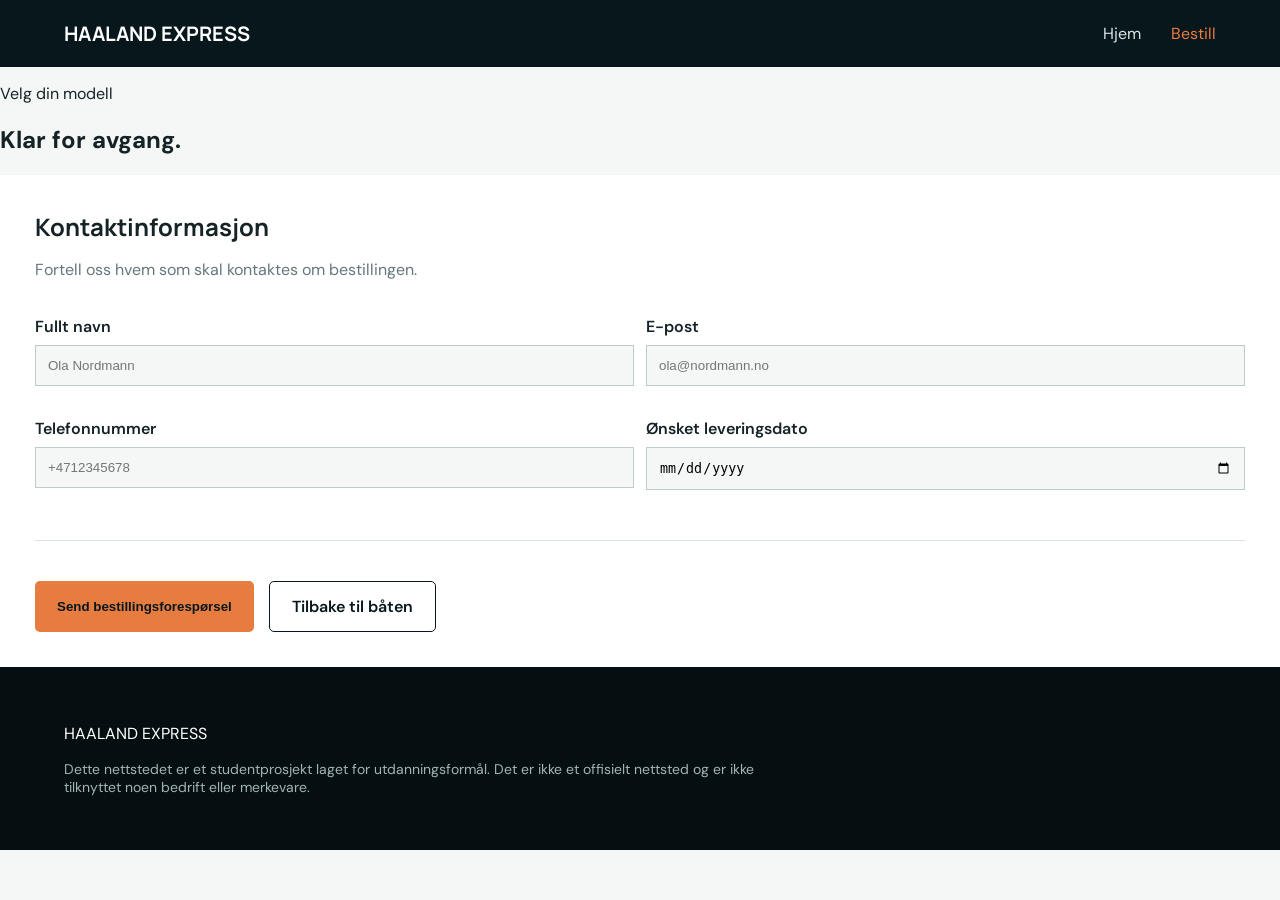
==== order.html @ dffa1178 "Added order hero title and eyebrow" ====
<!doctype html>
<html lang="no">
  <head>
    <meta charset="UTF-8" />
    <meta name="viewport" content="width=device-width, initial-scale=1.0" />
    <title>Bestilling</title>
    <link rel="stylesheet" href="css/styles.css" />
  </head>

  <body>
    <header class="site-header">
      <div class="site-header__container">
        <a class="site-header__logo" href="index.html">HAALAND EXPRESS</a>

        <nav class="navigation" aria-label="Hovedmeny">
          <ul class="navigation__list">
            <li class="navigation__item">
              <a class="navigation__link" href="index.html">Hjem</a>
            </li>

            <li class="navigation__item">
              <a
                class="navigation__link navigation__link--active"
                href="order.html"
              >
                Bestill
              </a>
            </li>
          </ul>
        </nav>
      </div>
    </header>

    <main>
      <section class="order-hero">
        <div class="order-hero__container">
          <p class="order-hero__eyebrow">Velg din modell</p>
          <h1 class="order-hero__title">Klar for avgang.</h1>

        </div>
      </section>
          <form class="order-form" action="#" method="post">
            <section class="order-form__section">
              <div class="order-form__section-heading">
                <div>
                  <h2 class="order-form__section-title">Kontaktinformasjon</h2>

                  <p class="order-form__section-description">
                    Fortell oss hvem som skal kontaktes om bestillingen.
                  </p>
                </div>
              </div>

              <div class="order-form__grid">
                <div class="order-form__field">
                  <label class="order-form__label" for="full-name">
                    Fullt navn
                  </label>

                  <input
                    class="order-form__input"
                    placeholder="Ola Nordmann"
                    type="text"
                    id="full-name"
                    name="full-name"
                    autocomplete="name"
                    required
                  />
                </div>

                <div class="order-form__field">
                  <label class="order-form__label" for="email">E-post</label>

                  <input
                    class="order-form__input"
                    placeholder="ola@nordmann.no"
                    type="email"
                    id="email"
                    name="email"
                    autocomplete="email"
                    required
                  />
                </div>

                <div class="order-form__field">
                  <label class="order-form__label" for="phone">
                    Telefonnummer
                  </label>

                  <input
                    class="order-form__input"
                    placeholder="+4712345678"
                    type="tel"
                    id="phone"
                    name="phone"
                    autocomplete="tel"
                    required
                  />
                </div>

                <div class="order-form__field">
                  <label class="order-form__label" for="delivery-date">
                    Ønsket leveringsdato
                  </label>

                  <input
                    class="order-form__input"
                    type="date"
                    id="delivery-date"
                    name="delivery-date"
                  />
                </div>
              </div>
            </section>

            <div class="order-form__actions">
              <button class="button button--primary" type="submit">
                Send bestillingsforespørsel
              </button>

              <a class="button button--secondary" href="index.html">
                Tilbake til båten
              </a>
            </div>
          </form>
    </main>

    <footer class="site-footer">
      <div class="site-footer__container">
        <p class="site-footer__logo">HAALAND EXPRESS</p>

        <p class="site-footer__disclaimer">
          Dette nettstedet er et studentprosjekt laget for utdanningsformål. Det
          er ikke et offisielt nettsted og er ikke tilknyttet noen bedrift eller
          merkevare.
        </p>
      </div>
    </footer>
  </body>
</html>
---- css/styles.css ----
@import url("https://fonts.googleapis.com/css2?family=DM+Sans:wght@400;500;600&family=Manrope:wght@500;600;700&display=swap");

:root {
  --color-dark: #08171c;
  --color-dark-blue: #0e272d;
  --color-light: #f4f7f5;
  --color-gray: #dce5e5;
  --color-orange: #e77c40;
  --color-white: #ffffff;
  --color-text: #152327;
  --color-text-light: #66777a;
  --font-heading: "Manrope", sans-serif;
  --font-body: "DM Sans", sans-serif;
}

body {
  margin: 0;
  font-family: var(--font-body);
  color: var(--color-text);
  background-color: var(--color-light);
}

img {
  max-width: 100%;
  display: block;
}

a {
  text-decoration: none;
}

/** Site Header Styles **/

.site-header {
  background-color: var(--color-dark);
  padding: 20px 0;
}

.site-header__container {
  width: 90%;
  max-width: 1200px;
  margin: auto;
  display: flex;
  justify-content: space-between;
  align-items: center;
}

.site-header__logo {
  color: var(--color-white);
  font-family: var(--font-heading);
  font-size: 20px;
  font-weight: 700;
}

/** Navigation Styles **/

.navigation__list {
  display: flex;
  gap: 30px;
  margin: 0;
  list-style: none;
}

.navigation__link {
  color: var(--color-gray);
}

.navigation__link:hover {
  color: var(--color-orange);
}

.navigation__link--active {
  color: var(--color-orange);
}

/** Hero Section Styles **/

.hero {
  background-color: var(--color-dark);
  color: var(--color-white);
  padding: 70px 0;
}

.hero__container {
  width: 90%;
  max-width: 1200px;
  margin: auto;
  display: grid;
  grid-template-columns: 1fr 1fr;
  gap: 50px;
  align-items: center;
}

.hero__title {
  font-family: var(--font-heading);
  font-size: 64px;
  margin: 10px 0;
}

.hero__description {
  color: var(--color-gray);
  font-size: 18px;
  margin-bottom: 30px;
}

.hero__actions {
  display: flex;
  gap: 15px;
}

.hero__image {
  width: 100%;
  height: 500px;
  object-fit: cover;
  border-radius: 10px;
}

.hero__image-label {
  display: none;
}

/** Button Styles **/
.button {
  display: flex;
  align-items: center;
  padding: 14px 22px;
  border-radius: 5px;
  font-weight: 600;
  border: none;
}

.button--primary {
  background-color: var(--color-orange);
  color: var(--color-dark);
}

.button--primary:hover {
  background-color: #c96531;
  color: var(--color-white);
}

.button--secondary {
  border: 1px solid var(--color-dark);
  color: var(--color-dark);
}

.button--secondary:hover {
  background-color: var(--color-dark);
  color: var(--color-white);
}

.button--text {
  color: var(--color-gray);
}

/** Section Heading Styles **/

.section-heading__eyebrow {
  color: var(--color-orange);
  font-weight: 600;
  text-transform: uppercase;
}

.section-heading__title {
  font-family: var(--font-heading);
  font-size: 44px;
  margin-top: 10px;
}

/** Performance Section Styles **/

.performance {
  background-color: var(--color-dark-blue);
  color: var(--color-white);
  padding: 50px 0;
}

.performance__container {
  width: 90%;
  max-width: 1200px;
  margin: auto;
  display: grid;
  grid-template-columns: repeat(4, 1fr);
}

.performance__item {
  padding: 20px;
  border-right: 1px solid #466067;
}

.performance__value {
  font-family: var(--font-heading);
  font-size: 50px;
  font-weight: 600;
}

.performance__unit {
  color: var(--color-orange);
  margin-left: 5px;
}

.performance__label {
  color: var(--color-gray);
}

/** Boat Details Section Styles **/

.boat-details {
  padding: 80px 0;
}

.boat-details__container {
  width: 90%;
  max-width: 1200px;
  margin: auto;
  display: grid;
  grid-template-columns: 2fr 1fr;
  gap: 60px;
}

.boat-details__description {
  color: var(--color-text-light);
  font-size: 17px;
}

.boat-details__list {
  padding-left: 20px;
}

.boat-details__item {
  margin-bottom: 12px;
}

.boat-details__feature {
  background-color: var(--color-dark-blue);
  color: var(--color-white);
  padding: 30px;
}

.boat-details__feature-title {
  font-family: var(--font-heading);
  font-size: 28px;
}

.boat-details__feature-description {
  color: var(--color-gray);
}

/** Technology Section Styles **/

.technology {
  background-color: var(--color-dark);
  color: var(--color-white);
  padding: 80px 0;
}

.technology__container {
  width: 90%;
  max-width: 1200px;
  margin: auto;
}

.technology .section-heading__title {
  color: var(--color-white);
}

.technology__grid {
  display: grid;
  grid-template-columns: repeat(3, 1fr);
  gap: 20px;
  margin-top: 40px;
}

.technology__card {
  background-color: var(--color-dark-blue);
  padding: 30px;
}

.technology__title {
  font-family: var(--font-heading);
  font-size: 24px;
}

.technology__description {
  color: var(--color-gray);
}

/** Specifications Section Styles **/

.specifications {
  background-color: var(--color-gray);
  padding: 80px 0;
}

.specifications__container {
  width: 90%;
  max-width: 1200px;
  margin: auto;
  display: grid;
  grid-template-columns: 1fr 2fr;
  gap: 50px;
}

.specifications__list {
  margin: 0;
  padding: 0;
  list-style: none;
}

.specifications__item {
  display: flex;
  justify-content: space-between;
  padding: 15px 0;
  border-bottom: 1px solid #aebbbb;
}

.specifications__label {
  color: var(--color-text-light);
}

.specifications__value {
  font-weight: 600;
}

/** Footer Styles **/

.site-footer__container {
  width: 90%;
  max-width: 1200px;
  margin: auto;
}

.site-footer {
  background-color: #050f12;
  color: var(--color-white);
  padding: 40px 0;
}

.site-footer__title {
  font-family: var(--font-heading);
  font-weight: 700;
}

.site-footer__disclaimer {
  color: #a4b4b6;
  font-size: 14px;
  max-width: 700px;
}

.order-form {
  background-color: var(--color-white);
  padding: 35px;
}

.order-form__section {
  margin-bottom: 40px;
  padding-bottom: 30px;
  border-bottom: 1px solid var(--color-gray);
}

.order-form__section-heading {
  display: flex;
  gap: 15px;
  margin-bottom: 20px;
}

.order-form__section-title {
  margin: 0;
  font-family: var(--font-heading);
}

.order-form__section-description {
  color: var(--color-text-light);
}

.order-form__grid {
  display: grid;
  grid-template-columns: 1fr 1fr;
  gap: 12px;
}

.order-form__field {
  margin-bottom: 20px;
  display: flex;
  flex-direction: column;
}

.order-form__label {
  margin-bottom: 8px;
  font-weight: 600;
}

.order-form__input {
  padding: 12px;
  border: 1px solid #bfcaca;
  background-color: var(--color-light);
}

.order-form__actions {
  display: flex;
  gap: 15px;
}
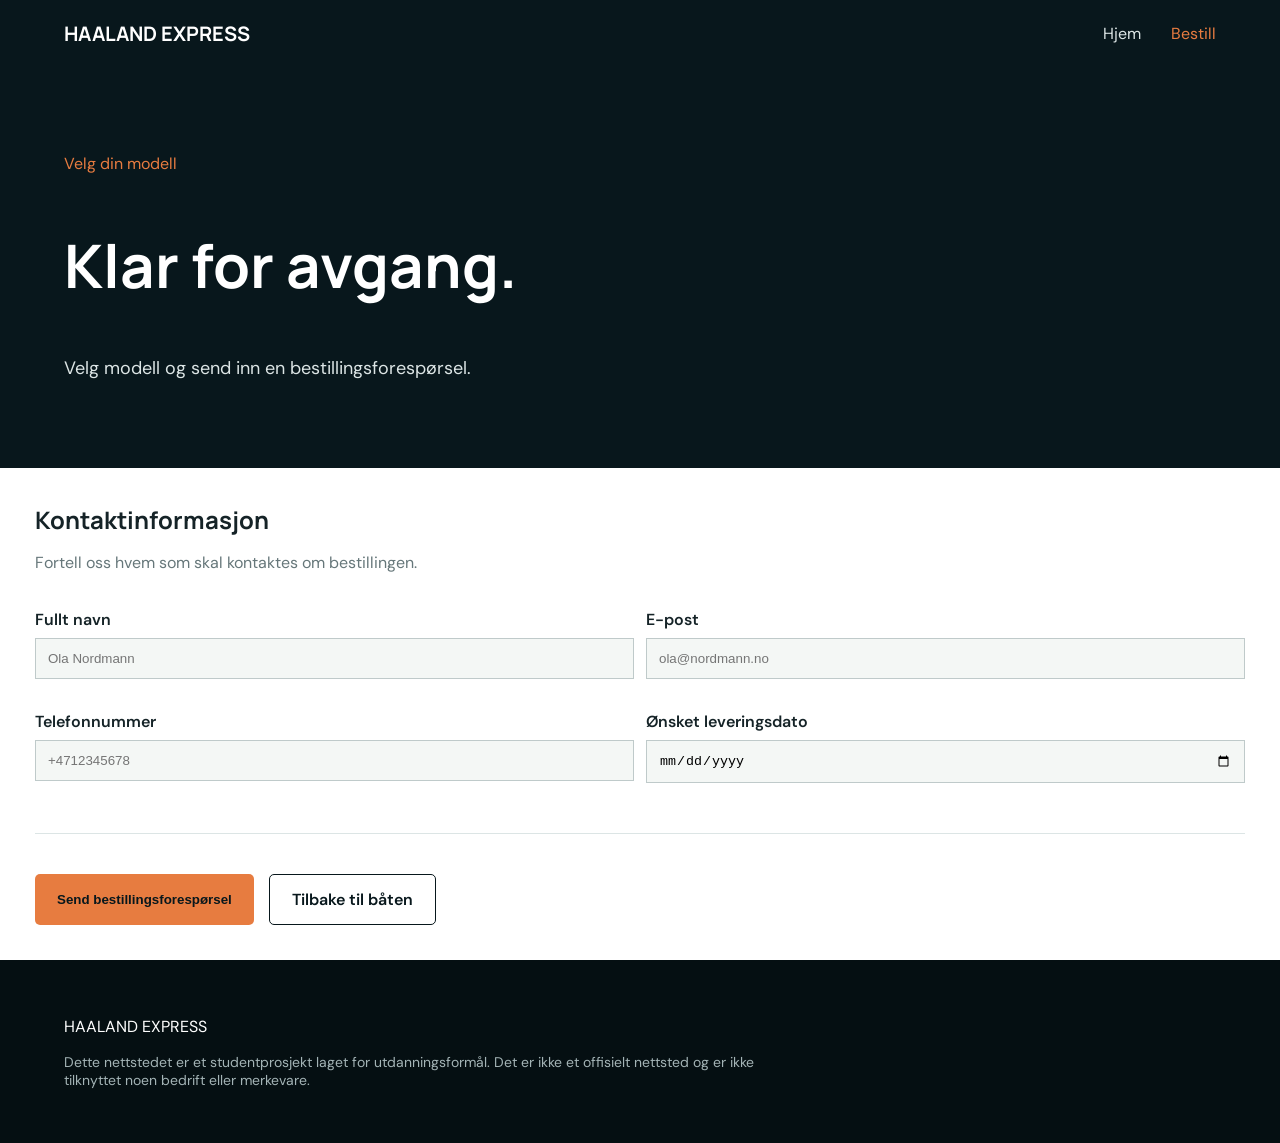
==== commit ca50e922: "Added Order description" ====
--- a/order.html
+++ b/order.html
@@ -36,7 +36,9 @@
         <div class="order-hero__container">
           <p class="order-hero__eyebrow">Velg din modell</p>
           <h1 class="order-hero__title">Klar for avgang.</h1>
-
+          <p class="order-hero__description">
+            Velg modell og send inn en bestillingsforespørsel.
+          </p>
         </div>
       </section>
           <form class="order-form" action="#" method="post">
--- a/css/styles.css
+++ b/css/styles.css
@@ -347,6 +347,33 @@
   max-width: 700px;
 }
 
+/** Order Page Styles **/
+.order-hero {
+  background-color: var(--color-dark);
+  color: var(--color-white);
+  padding: 70px 0;
+}
+
+.order-hero__container {
+  width: 90%;
+  max-width: 1200px;
+  margin: auto;
+}
+
+.order-hero__eyebrow {
+  color: var(--color-orange);
+}
+
+.order-hero__title {
+  font-family: var(--font-heading);
+  font-size: 60px;
+}
+
+.order-hero__description {
+  color: var(--color-gray);
+  font-size: 18px;
+}
+
 .order-form {
   background-color: var(--color-white);
   padding: 35px;
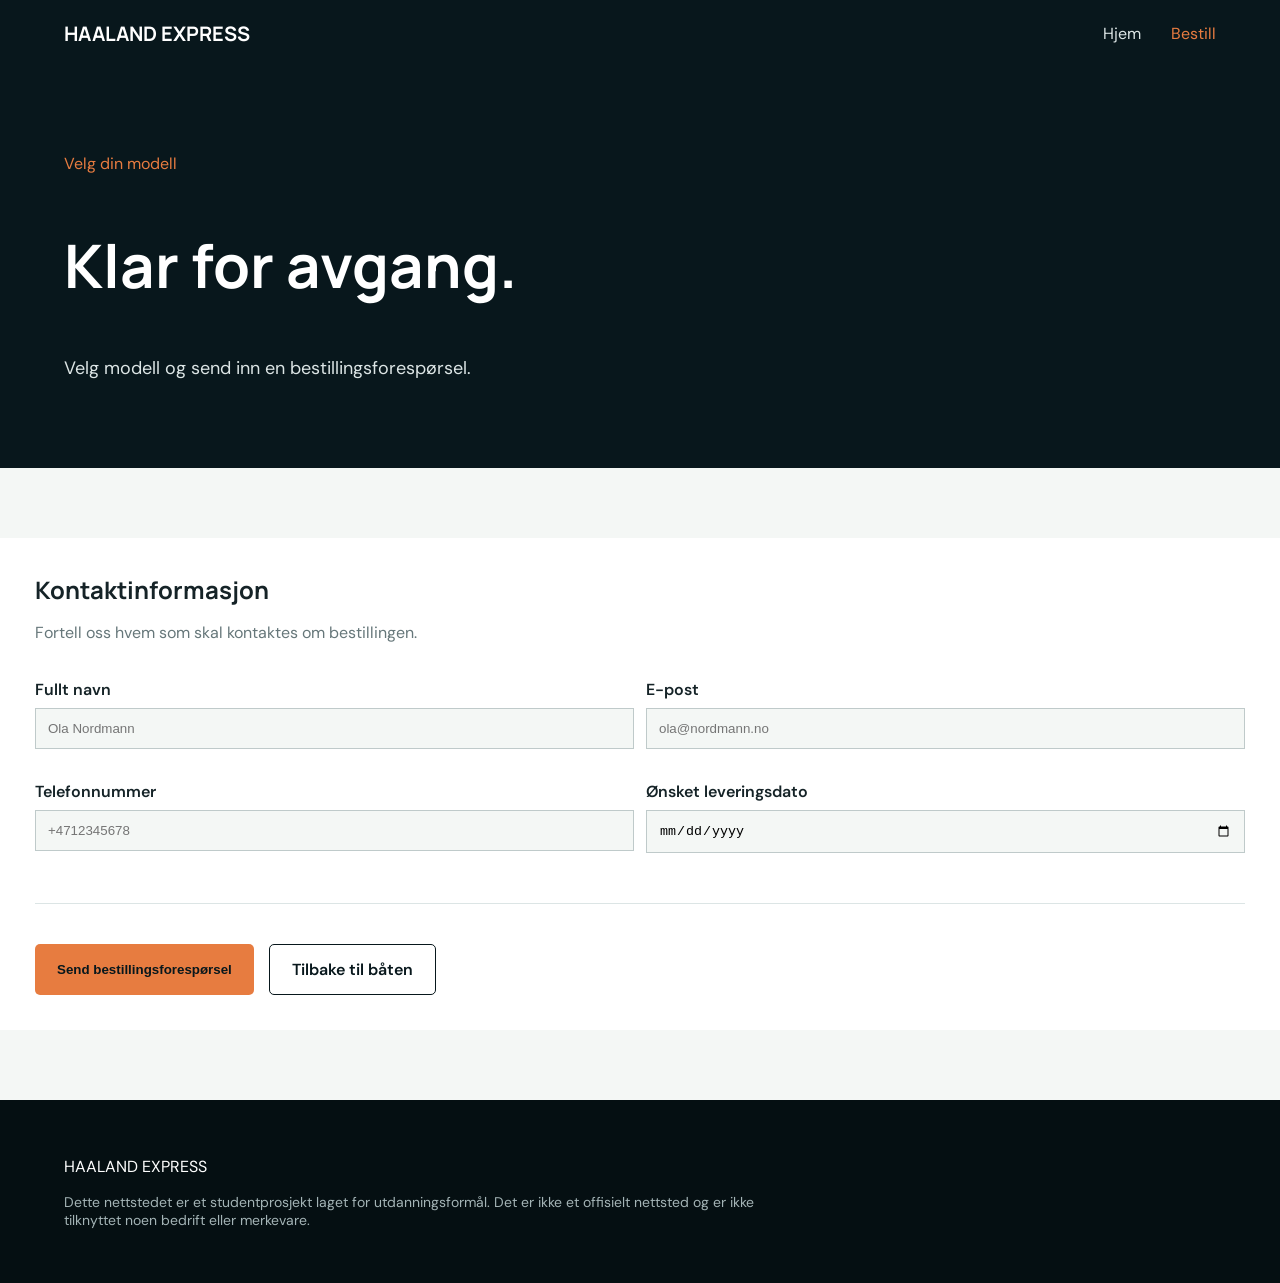
==== commit 20147559: "Card for model option" ====
--- a/order.html
+++ b/order.html
@@ -41,6 +41,12 @@
           </p>
         </div>
       </section>
+
+      <section class="order-section">
+        <div class="order-section__container">
+            </div>
+          </div>
+
           <form class="order-form" action="#" method="post">
             <section class="order-form__section">
               <div class="order-form__section-heading">
--- a/css/styles.css
+++ b/css/styles.css
@@ -374,6 +374,20 @@
   font-size: 18px;
 }
 
+.order-section {
+  padding: 70px 0;
+}
+
+.order-section__container {
+  width: 90%;
+  max-width: 1200px;
+  margin: auto;
+  display: grid;
+  grid-template-columns: 1fr 2fr;
+  gap: 40px;
+}
+
+
 .order-form {
   background-color: var(--color-white);
   padding: 35px;
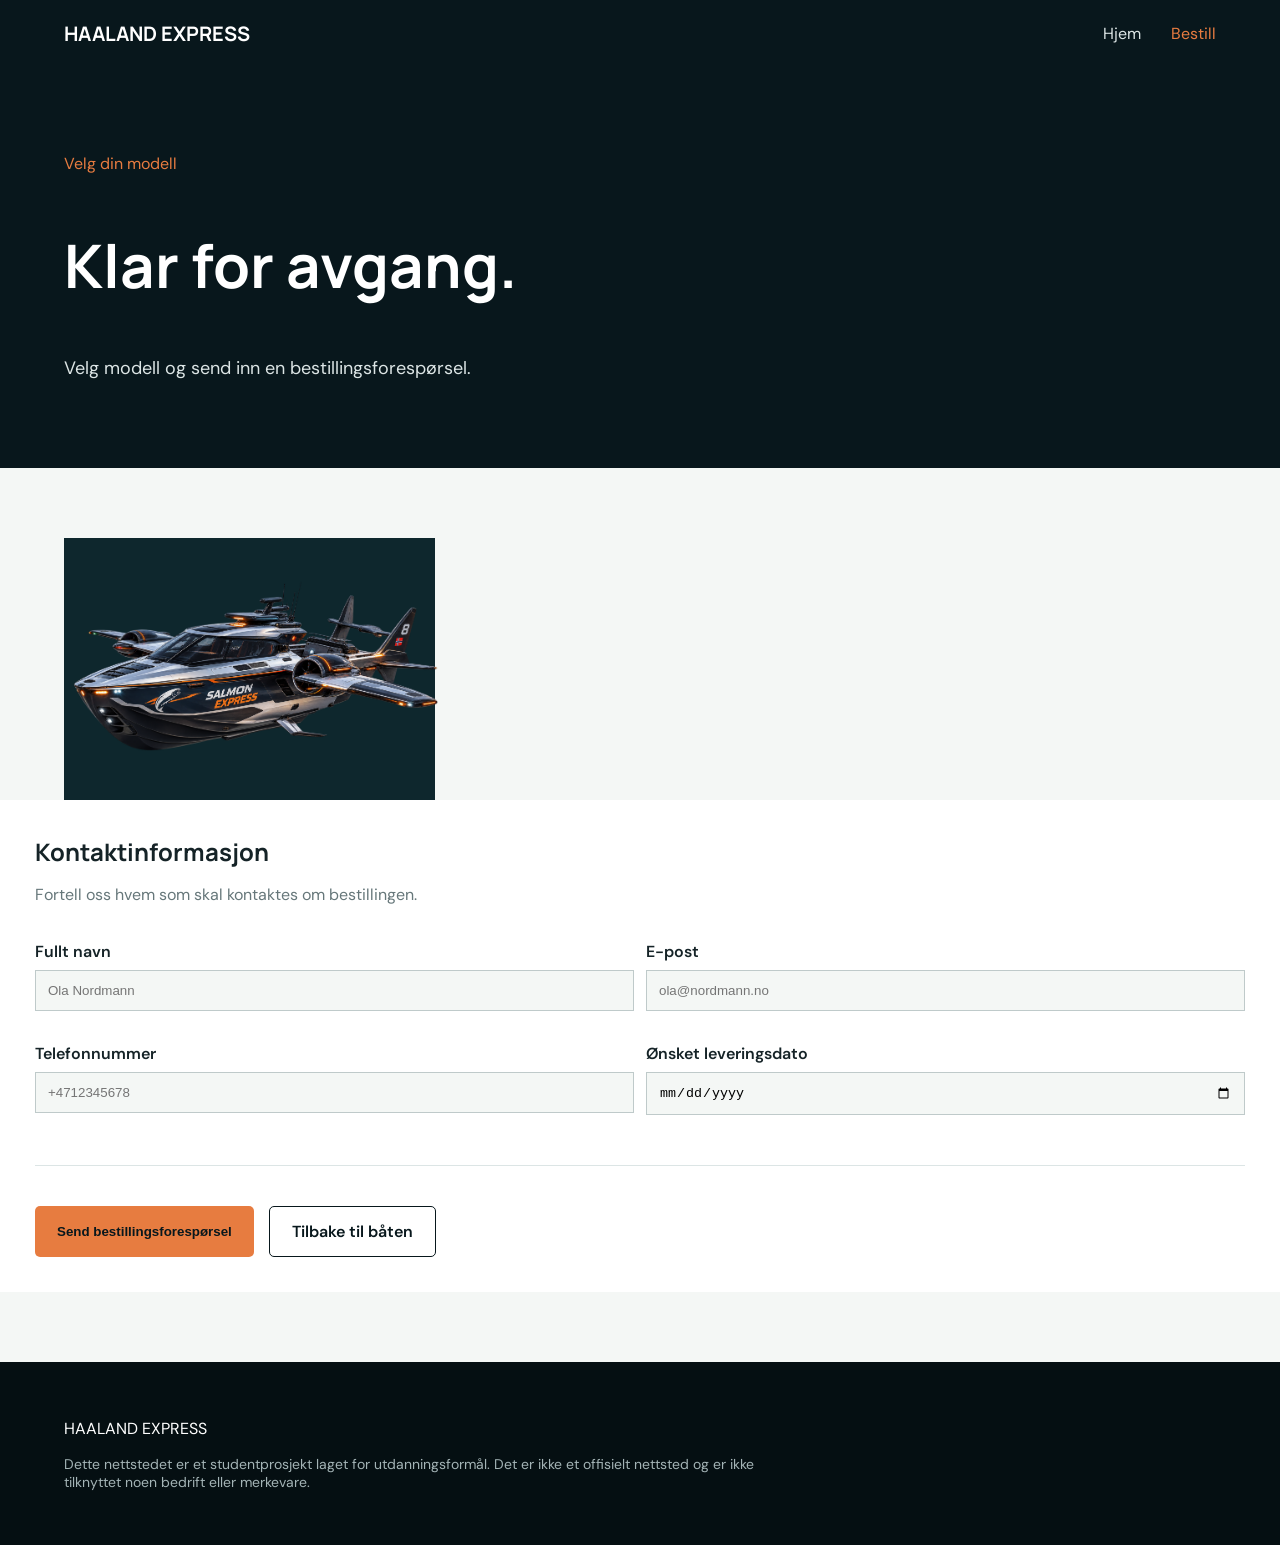
==== commit 5d8d63c2: "Implement  image to model card" ====
--- a/order.html
+++ b/order.html
@@ -44,6 +44,12 @@
 
       <section class="order-section">
         <div class="order-section__container">
+          <div class="order-summary">
+            <img
+              class="order-summary__image"
+              src="assets/images/boat_transparent.png"
+              alt="HAALAND EXPRESS flygende fiskebåt"
+            />
             </div>
           </div>
 
--- a/css/styles.css
+++ b/css/styles.css
@@ -387,6 +387,17 @@
   gap: 40px;
 }
 
+.order-summary {
+  background-color: var(--color-dark-blue);
+  color: var(--color-white);
+}
+
+.order-summary__image {
+  width: 100%;
+  height: 250px;
+  object-fit: contain;
+  padding: 6px;
+}
 
 .order-form {
   background-color: var(--color-white);
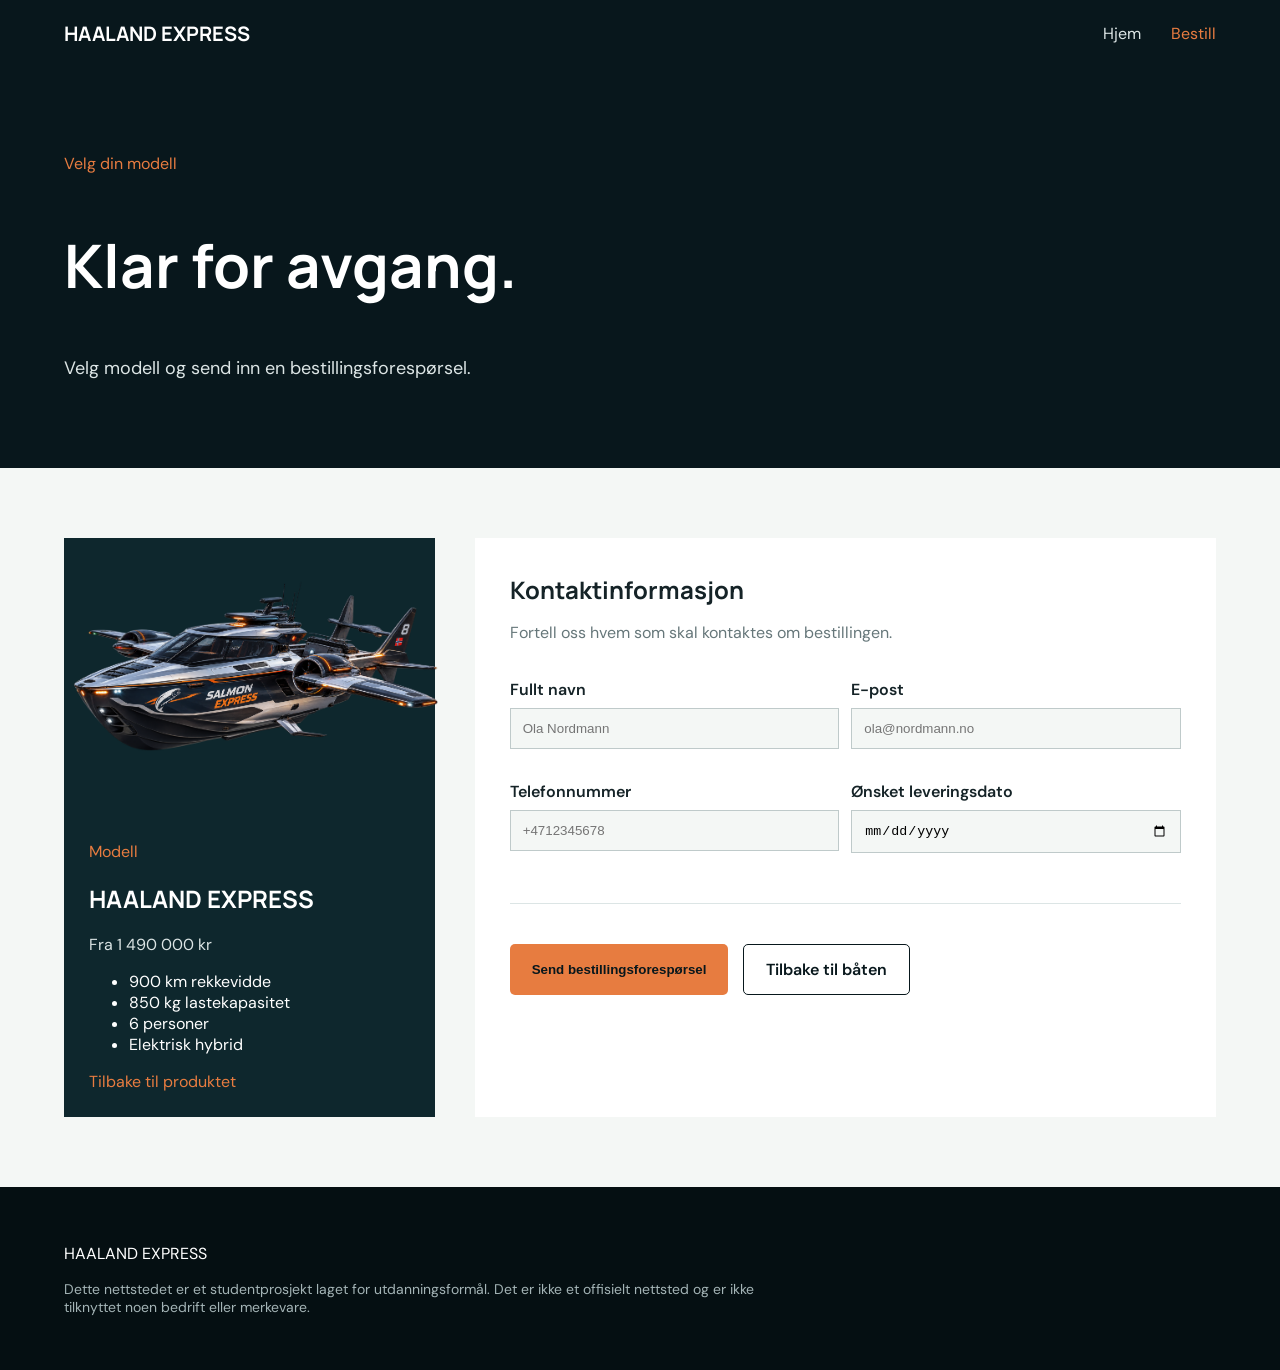
==== commit 85ef0aa4: "Add model summary items" ====
--- a/order.html
+++ b/order.html
@@ -50,6 +50,27 @@
               src="assets/images/boat_transparent.png"
               alt="HAALAND EXPRESS flygende fiskebåt"
             />
+
+            <div class="order-summary__content">
+              <p class="order-summary__eyebrow">Modell</p>
+
+              <h2 class="order-summary__title">HAALAND EXPRESS</h2>
+
+              <p class="order-summary__price">Fra 1 490 000 kr</p>
+
+              <ul class="order-summary__list">
+                <li class="order-summary__item">900 km rekkevidde</li>
+
+                <li class="order-summary__item">850 kg lastekapasitet</li>
+
+                <li class="order-summary__item">6 personer</li>
+
+                <li class="order-summary__item">Elektrisk hybrid</li>
+              </ul>
+
+              <a class="order-summary__link" href="index.html">
+                Tilbake til produktet
+              </a>
             </div>
           </div>
 
@@ -137,6 +158,8 @@
               </a>
             </div>
           </form>
+        </div>
+      </section>
     </main>
 
     <footer class="site-footer">
--- a/css/styles.css
+++ b/css/styles.css
@@ -399,6 +399,26 @@
   padding: 6px;
 }
 
+.order-summary__content {
+  padding: 25px;
+}
+
+.order-summary__eyebrow {
+  color: var(--color-orange);
+}
+
+.order-summary__title {
+  font-family: var(--font-heading);
+}
+
+.order-summary__price {
+  color: var(--color-gray);
+}
+
+.order-summary__link {
+  color: var(--color-orange);
+}
+
 .order-form {
   background-color: var(--color-white);
   padding: 35px;
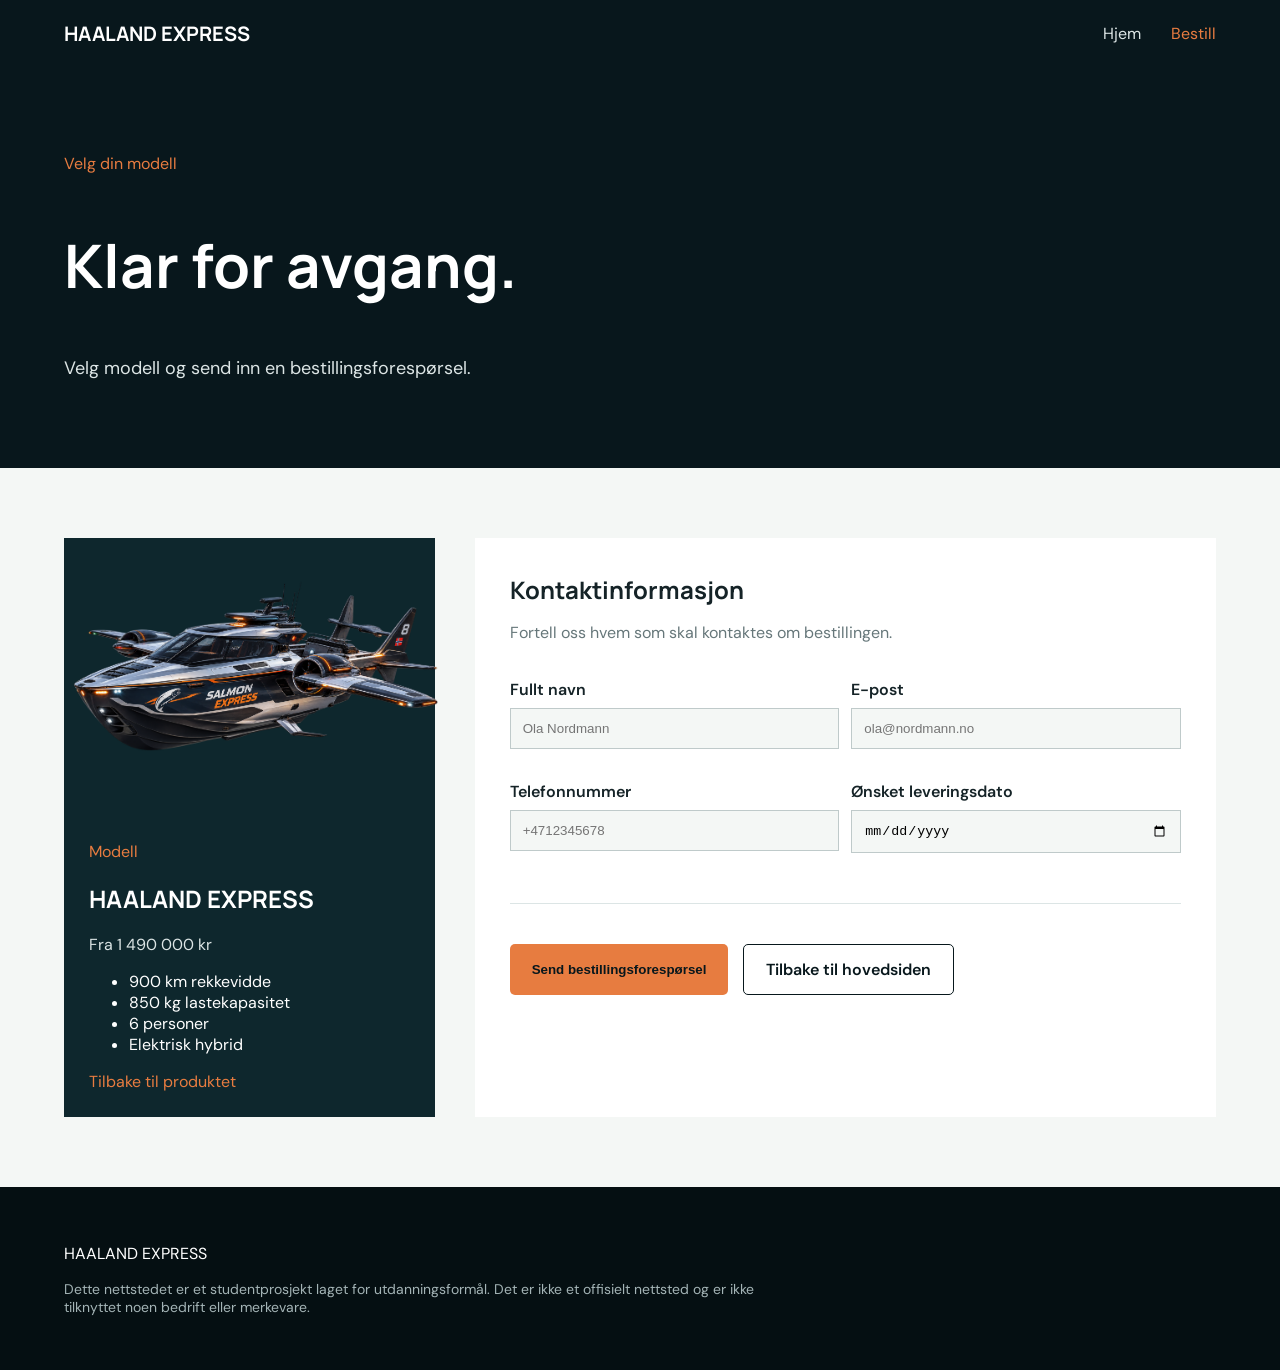
==== commit 1bf7a1fa: "text change" ====
--- a/order.html
+++ b/order.html
@@ -154,7 +154,7 @@
               </button>
 
               <a class="button button--secondary" href="index.html">
-                Tilbake til båten
+                Tilbake til hovedsiden
               </a>
             </div>
           </form>
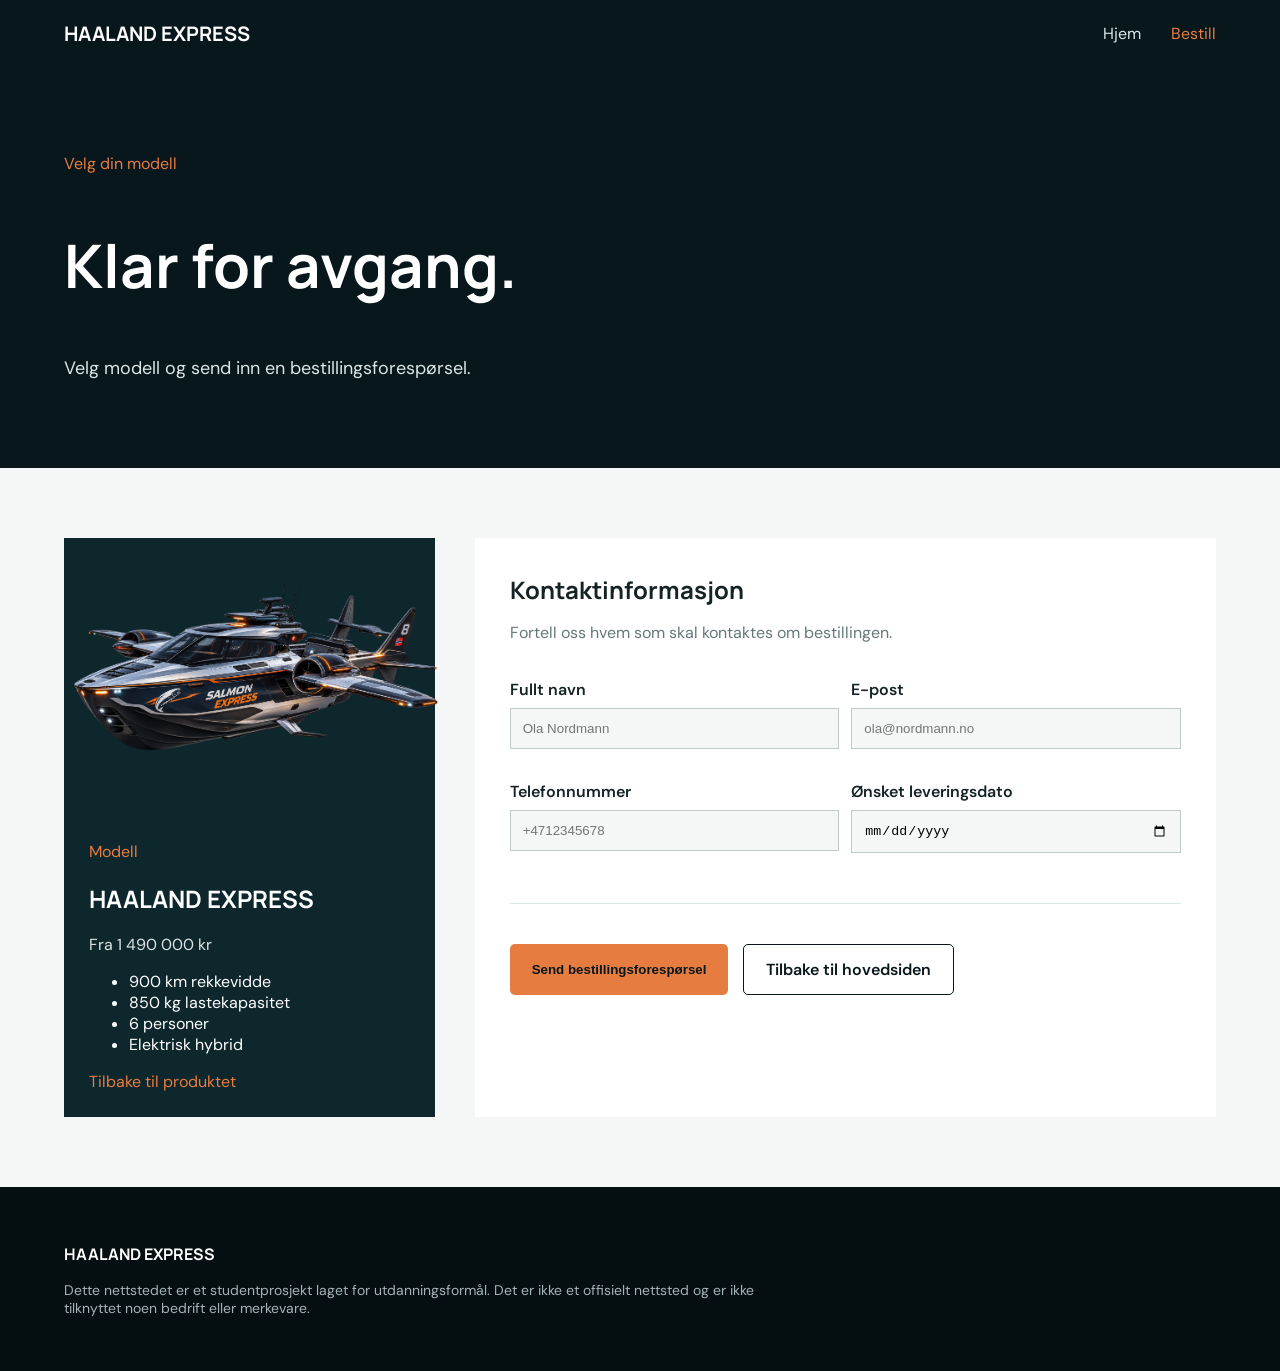
==== commit 9367fada: "not needed" ====
--- a/order.html
+++ b/order.html
@@ -12,7 +12,7 @@
       <div class="site-header__container">
         <a class="site-header__logo" href="index.html">HAALAND EXPRESS</a>
 
-        <nav class="navigation" aria-label="Hovedmeny">
+        <nav class="navigation">
           <ul class="navigation__list">
             <li class="navigation__item">
               <a class="navigation__link" href="index.html">Hjem</a>
--- a/css/styles.css
+++ b/css/styles.css
@@ -58,6 +58,7 @@
   display: flex;
   gap: 30px;
   margin: 0;
+  padding: 0;
   list-style: none;
 }
 
@@ -336,7 +337,7 @@
   padding: 40px 0;
 }
 
-.site-footer__title {
+.site-footer__logo {
   font-family: var(--font-heading);
   font-weight: 700;
 }
@@ -473,3 +474,63 @@
   gap: 15px;
 }
 
+/** Responsive Styles **/
+@media (max-width: 800px) {
+  .hero__container,
+  .boat-details__container,
+  .specifications__container,
+  .order-section__container {
+    grid-template-columns: 1fr;
+  }
+
+  .performance__container {
+    grid-template-columns: repeat(2, 1fr);
+  }
+
+  .performance__item {
+    border-right: none;
+  }
+
+  .technology__grid,
+  .order-form__grid {
+    grid-template-columns: 1fr;
+  }
+
+  .hero__title,
+  .order-hero__title {
+    font-size: 48px;
+  }
+}
+
+@media (max-width: 500px) {
+  .site-header__container {
+    flex-direction: column;
+    align-items: flex-start;
+    gap: 15px;
+  }
+
+  .navigation__list {
+    flex-wrap: wrap;
+    padding: 0;
+    gap: 15px;
+  }
+
+  .hero__title,
+  .order-hero__title {
+    font-size: 38px;
+  }
+
+  .hero__image {
+    height: 300px;
+  }
+
+  .hero__actions,
+  .order-form__actions {
+    flex-direction: column;
+    align-items: flex-start;
+  }
+
+  .order-form {
+    padding: 20px;
+  }
+}
